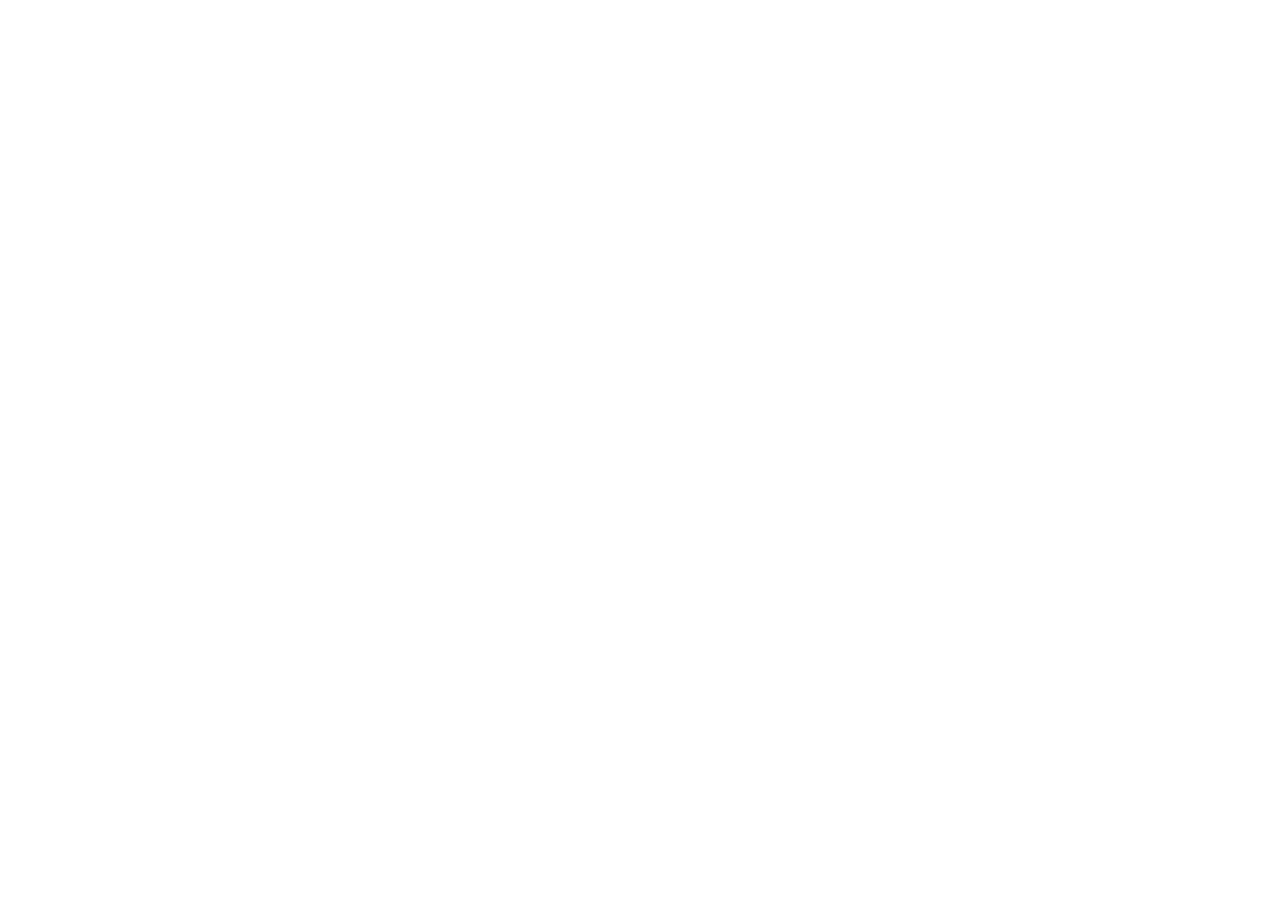
==== alyona Alyona.html @ 5c3df0cf "change in index.html" ====
<!DOCTYPE html>
<html lang="en">
<head>
    <meta charset="UTF-8">
    <meta name="viewport" content="width=device-width, initial-scale=1.0">
    <title>Alyona Alyona</title>
</head>
<body>
    
</body>
</html>
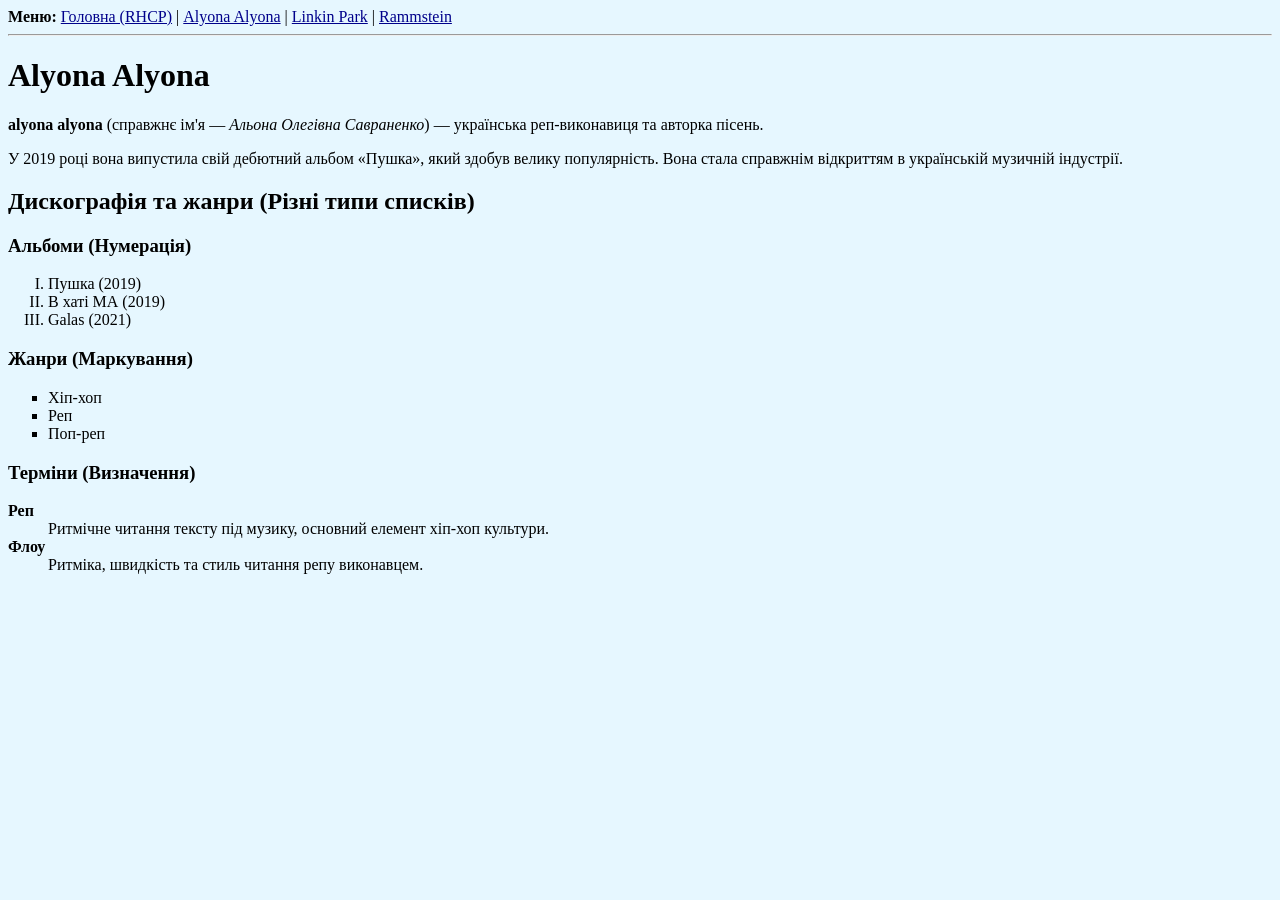
==== commit 5b9f5eda: "Lab_2" ====
--- a/alyona Alyona.html
+++ b/alyona Alyona.html
@@ -4,8 +4,59 @@
     <meta charset="UTF-8">
     <meta name="viewport" content="width=device-width, initial-scale=1.0">
     <title>Alyona Alyona</title>
+    <style>
+        body {
+            background-color: #e6f7ff;
+        }
+        a:link {
+            color: darkblue;
+        }
+        a:visited {
+            color: darkred;
+        }
+        a:active {
+            color: orange;
+        }
+    </style>
 </head>
 <body>
+
+    <nav>
+        <b>Меню:</b>
+        <a href="index.html">Головна (RHCP)</a> | 
+        <a href="alyona Alyona.html">Alyona Alyona</a> | 
+        <a href="linkin Park.html">Linkin Park</a> | 
+        <a href="rammstein.html">Rammstein</a>
+    </nav>
+    <hr>
+
+    <h1>Alyona Alyona</h1>
+    <p><b>alyona alyona</b> (справжнє ім'я — <i>Альона Олегівна Савраненко</i>) — українська реп-виконавиця та авторка пісень.</p>
+    <p>У 2019 році вона випустила свій дебютний альбом «Пушка», який здобув велику популярність. Вона стала справжнім відкриттям в українській музичній індустрії.</p>
+
+    <h2>Дискографія та жанри (Різні типи списків)</h2>
     
+    <h3>Альбоми (Нумерація)</h3>
+    <ol type="I">
+        <li>Пушка (2019)</li>
+        <li>В хаті МА (2019)</li>
+        <li>Galas (2021)</li>
+    </ol>
+
+    <h3>Жанри (Маркування)</h3>
+    <ul type="square">
+        <li>Хіп-хоп</li>
+        <li>Реп</li>
+        <li>Поп-реп</li>
+    </ul>
+
+    <h3>Терміни (Визначення)</h3>
+    <dl>
+        <dt><b>Реп</b></dt>
+        <dd>Ритмічне читання тексту під музику, основний елемент хіп-хоп культури.</dd>
+        <dt><b>Флоу</b></dt>
+        <dd>Ритміка, швидкість та стиль читання репу виконавцем.</dd>
+    </dl>
+
 </body>
-</html>+</html>
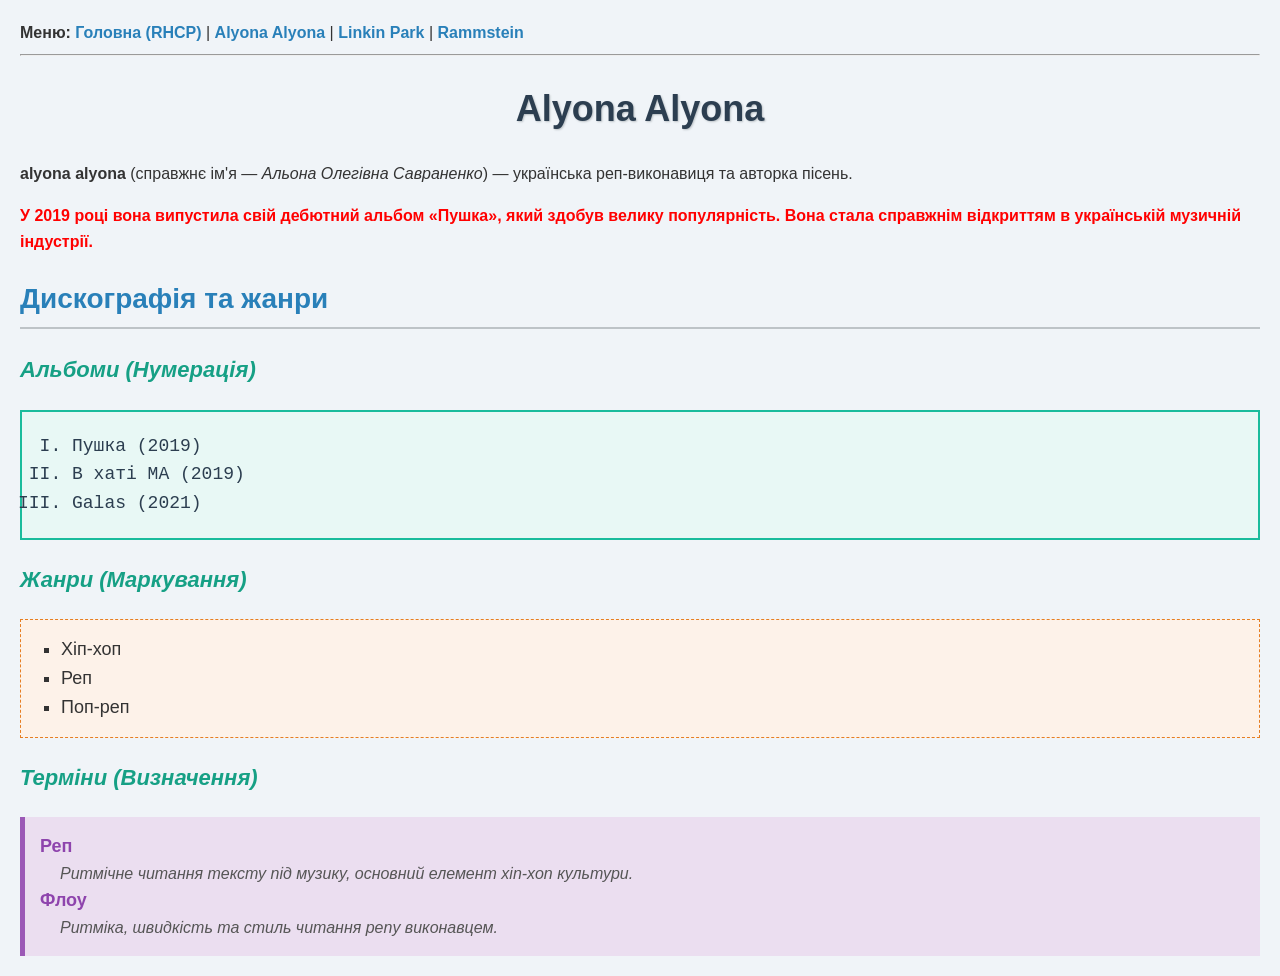
==== commit 69b7bc15: "Lab_3" ====
--- a/alyona Alyona.html
+++ b/alyona Alyona.html
@@ -4,20 +4,7 @@
     <meta charset="UTF-8">
     <meta name="viewport" content="width=device-width, initial-scale=1.0">
     <title>Alyona Alyona</title>
-    <style>
-        body {
-            background-color: #e6f7ff;
-        }
-        a:link {
-            color: darkblue;
-        }
-        a:visited {
-            color: darkred;
-        }
-        a:active {
-            color: orange;
-        }
-    </style>
+    <link rel="stylesheet" href="style.css">
 </head>
 <body>
 
@@ -32,9 +19,12 @@
 
     <h1>Alyona Alyona</h1>
     <p><b>alyona alyona</b> (справжнє ім'я — <i>Альона Олегівна Савраненко</i>) — українська реп-виконавиця та авторка пісень.</p>
-    <p>У 2019 році вона випустила свій дебютний альбом «Пушка», який здобув велику популярність. Вона стала справжнім відкриттям в українській музичній індустрії.</p>
+    
+    <p class="important-note" style="color: green;">
+        У 2019 році вона випустила свій дебютний альбом «Пушка», який здобув велику популярність. Вона стала справжнім відкриттям в українській музичній індустрії.
+    </p>
 
-    <h2>Дискографія та жанри (Різні типи списків)</h2>
+    <h2>Дискографія та жанри</h2>
     
     <h3>Альбоми (Нумерація)</h3>
     <ol type="I">
@@ -52,9 +42,9 @@
 
     <h3>Терміни (Визначення)</h3>
     <dl>
-        <dt><b>Реп</b></dt>
+        <dt>Реп</dt>
         <dd>Ритмічне читання тексту під музику, основний елемент хіп-хоп культури.</dd>
-        <dt><b>Флоу</b></dt>
+        <dt>Флоу</dt>
         <dd>Ритміка, швидкість та стиль читання репу виконавцем.</dd>
     </dl>
 
--- a/style.css
+++ b/style.css
@@ -0,0 +1,111 @@
+body {
+    background-color: #f0f4f8;
+    font-family: 'Segoe UI', Tahoma, Geneva, Verdana, sans-serif;
+    font-size: 16px;
+    color: #333333;
+    line-height: 1.6;
+    text-align: left;
+    margin: 20px;
+}
+
+h1 {
+    font-size: 36px;
+    color: #2c3e50;
+    text-align: center;
+    text-shadow: 1px 1px 2px #bdc3c7;
+}
+
+h2 {
+    font-size: 28px;
+    color: #2980b9;
+    border-bottom: 2px solid #bdc3c7;
+    padding-bottom: 5px;
+}
+
+h3 {
+    font-size: 22px;
+    color: #16a085;
+    font-style: italic;
+}
+
+a {
+    color: #2980b9;
+    text-decoration: none;
+    font-weight: bold;
+}
+a:hover {
+    color: #e74c3c;
+    text-decoration: underline;
+}
+
+#special-heading {
+    color: #8e44ad;
+    text-transform: uppercase;
+}
+
+.highlight-text {
+    background-color: #f1c40f;
+    padding: 2px 5px;
+    border-radius: 3px;
+}
+
+.important-note {
+    color: red !important; 
+    font-weight: bold;
+}
+
+ol {
+    background-color: #e8f8f5;
+    border: 2px solid #1abc9c;
+    padding: 20px 20px 20px 50px;
+    margin: 15px 0;
+    font-family: 'Courier New', Courier, monospace;
+    font-size: 18px;
+    color: #2c3e50;
+}
+
+ul {
+    background-color: #fdf2e9;
+    border: 1px dashed #e67e22;
+    padding: 15px 15px 15px 40px;
+    margin: 15px 0;
+    font-size: 18px;
+}
+
+dl {
+    background-color: #ebdef0;
+    border-left: 5px solid #9b59b6;
+    padding: 15px;
+    margin: 15px 0;
+}
+dt {
+    font-weight: bold;
+    color: #8e44ad;
+    font-size: 18px;
+}
+dd {
+    margin-left: 20px;
+    color: #555555;
+    font-style: italic;
+}
+
+table {
+    width: 85%;
+    margin: 20px auto;
+    border-collapse: collapse;
+    background-color: #ffffff;
+    border: 3px solid #34495e;
+    font-family: Arial, sans-serif;
+}
+
+th, td {
+    border: 1px solid #bdc3c7;
+    padding: 12px;
+    text-align: center;
+}
+
+th {
+    background-color: #34495e;
+    color: #ffffff;
+    font-size: 18px;
+}
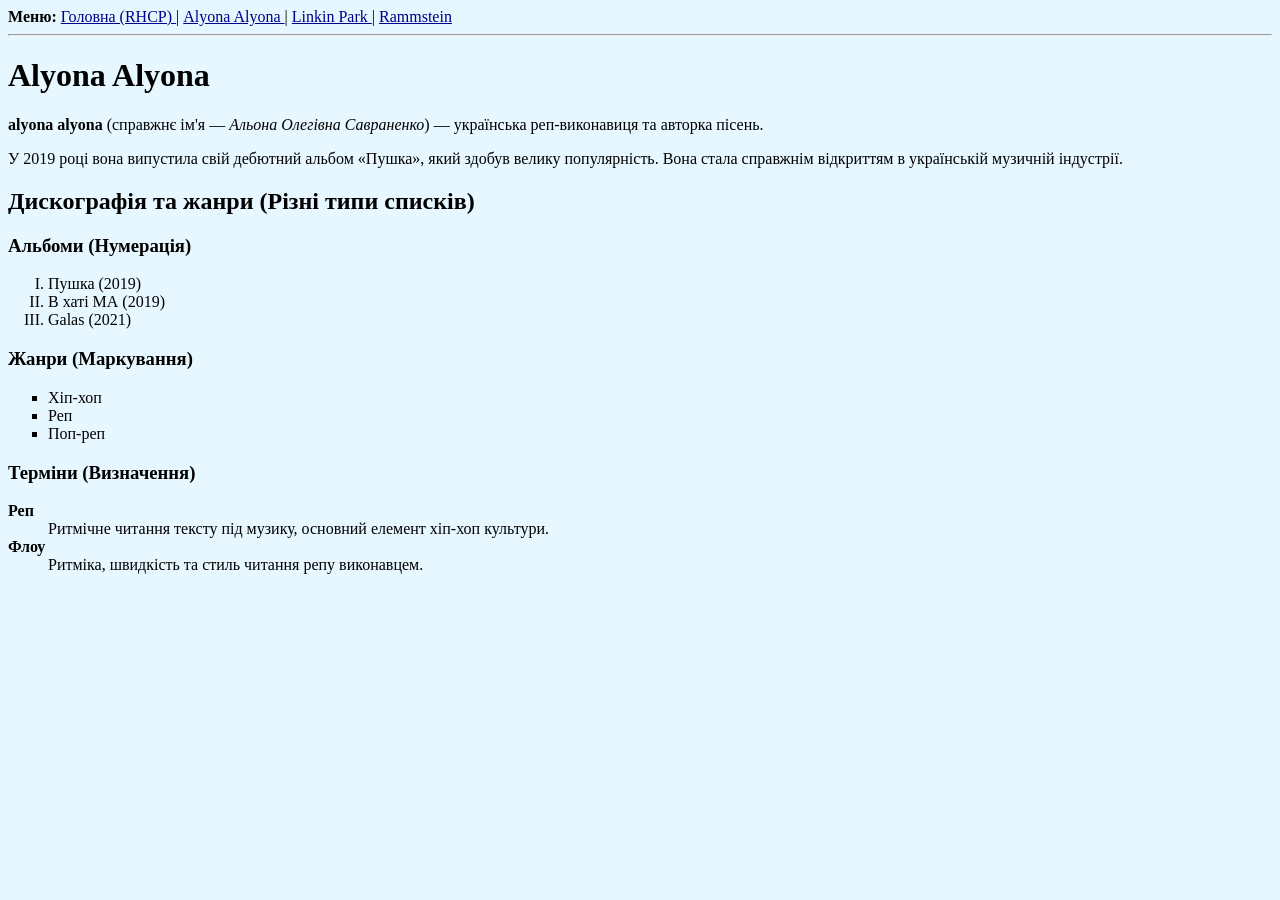
==== commit 6324998f: "lab2Comit" ====
--- a/alyona Alyona.html
+++ b/alyona Alyona.html
@@ -4,27 +4,37 @@
     <meta charset="UTF-8">
     <meta name="viewport" content="width=device-width, initial-scale=1.0">
     <title>Alyona Alyona</title>
-    <link rel="stylesheet" href="style.css">
+    <style>
+        body {
+            background-color: #e6f7ff;
+        }
+        a:link {
+            color: darkblue;
+        }
+        a:visited {
+            color: darkred;
+        }
+        a:active {
+            color: orange;
+        }
+    </style>
 </head>
 <body>
 
     <nav>
         <b>Меню:</b>
-        <a href="index.html">Головна (RHCP)</a> | 
-        <a href="alyona Alyona.html">Alyona Alyona</a> | 
-        <a href="linkin Park.html">Linkin Park</a> | 
-        <a href="rammstein.html">Rammstein</a>
+        <a href="index.html">Головна (RHCP) </a> | 
+        <a href="alyona Alyona.html">Alyona Alyona </a> | 
+        <a href="linkin Park.html">Linkin Park </a> | 
+        <a href="rammstein.html">Rammstein </a>
     </nav>
     <hr>
 
     <h1>Alyona Alyona</h1>
     <p><b>alyona alyona</b> (справжнє ім'я — <i>Альона Олегівна Савраненко</i>) — українська реп-виконавиця та авторка пісень.</p>
-    
-    <p class="important-note" style="color: green;">
-        У 2019 році вона випустила свій дебютний альбом «Пушка», який здобув велику популярність. Вона стала справжнім відкриттям в українській музичній індустрії.
-    </p>
+    <p>У 2019 році вона випустила свій дебютний альбом «Пушка», який здобув велику популярність. Вона стала справжнім відкриттям в українській музичній індустрії.</p>
 
-    <h2>Дискографія та жанри</h2>
+    <h2>Дискографія та жанри (Різні типи списків)</h2>
     
     <h3>Альбоми (Нумерація)</h3>
     <ol type="I">
@@ -42,9 +52,9 @@
 
     <h3>Терміни (Визначення)</h3>
     <dl>
-        <dt>Реп</dt>
+        <dt><b>Реп</b></dt>
         <dd>Ритмічне читання тексту під музику, основний елемент хіп-хоп культури.</dd>
-        <dt>Флоу</dt>
+        <dt><b>Флоу</b></dt>
         <dd>Ритміка, швидкість та стиль читання репу виконавцем.</dd>
     </dl>
 
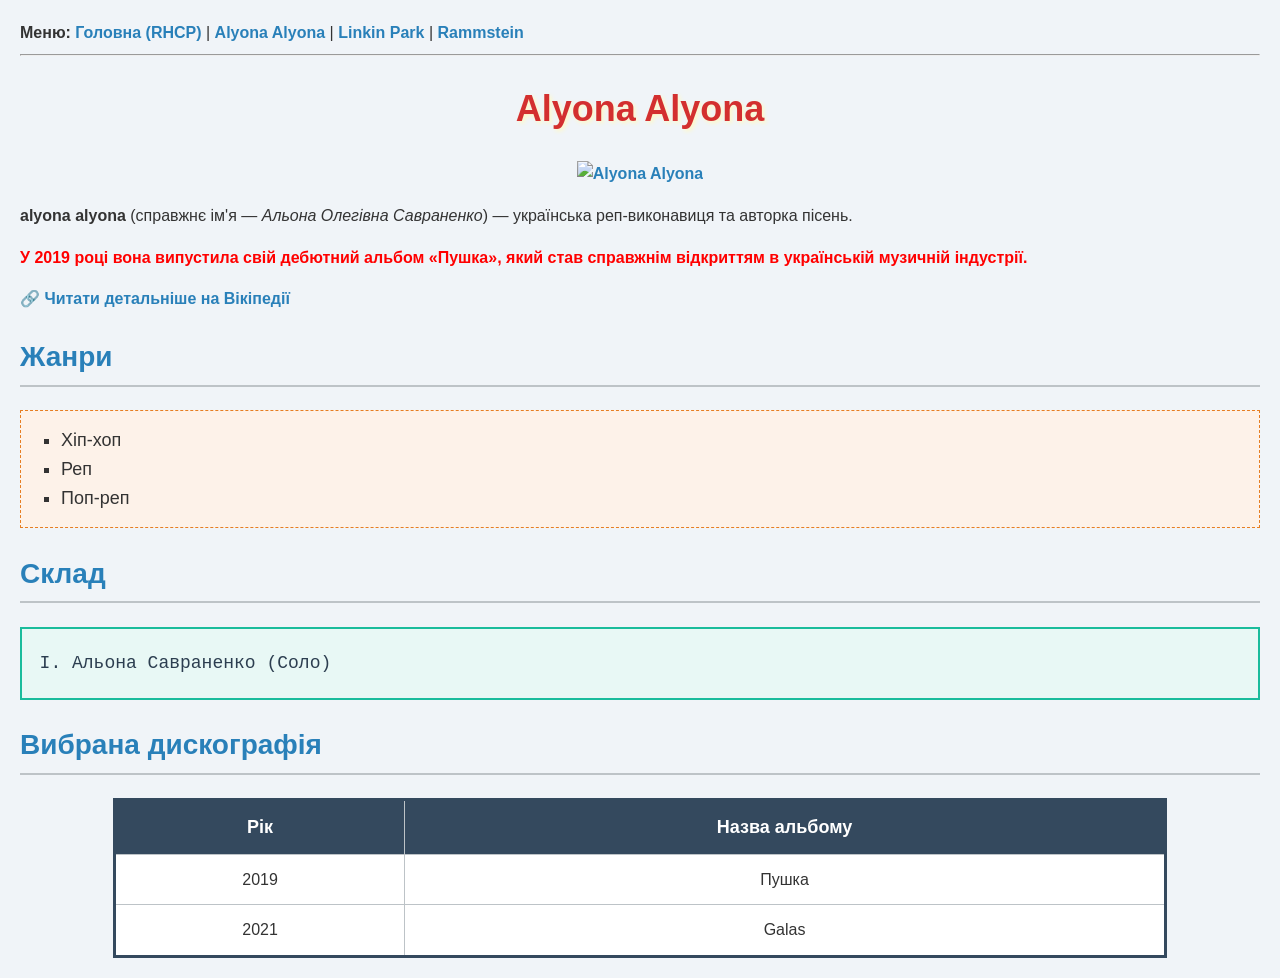
==== commit 5558bf74: "final_task3" ====
--- a/alyona Alyona.html
+++ b/alyona Alyona.html
@@ -1,62 +1,64 @@
 <!DOCTYPE html>
-<html lang="en">
+<html lang="uk">
 <head>
     <meta charset="UTF-8">
-    <meta name="viewport" content="width=device-width, initial-scale=1.0">
     <title>Alyona Alyona</title>
+    <link rel="stylesheet" href="style.css">
     <style>
-        body {
-            background-color: #e6f7ff;
-        }
-        a:link {
-            color: darkblue;
-        }
-        a:visited {
-            color: darkred;
-        }
-        a:active {
-            color: orange;
+        h1 {
+            color: #d32f2f;
+            text-shadow: 2px 2px 4px #fff9c4;
         }
     </style>
 </head>
 <body>
-
     <nav>
         <b>Меню:</b>
-        <a href="index.html">Головна (RHCP) </a> | 
-        <a href="alyona Alyona.html">Alyona Alyona </a> | 
-        <a href="linkin Park.html">Linkin Park </a> | 
-        <a href="rammstein.html">Rammstein </a>
+        <a href="index.html">Головна (RHCP)</a> | 
+        <a href="alyona Alyona.html">Alyona Alyona</a> | 
+        <a href="linkin Park.html">Linkin Park</a> | 
+        <a href="rammstein.html">Rammstein</a>
     </nav>
     <hr>
 
     <h1>Alyona Alyona</h1>
+    
+    <div style="text-align: center;">
+        <a href="https://prime-event.com.ua/wp-content/uploads/2021/11/Alena-Alena-1.jpeg" target="_blank">
+            <img src="https://prime-event.com.ua/wp-content/uploads/2021/11/Alena-Alena-1.jpeg" alt="Alyona Alyona" width="500">
+        </a>
+    </div>
+
     <p><b>alyona alyona</b> (справжнє ім'я — <i>Альона Олегівна Савраненко</i>) — українська реп-виконавиця та авторка пісень.</p>
-    <p>У 2019 році вона випустила свій дебютний альбом «Пушка», який здобув велику популярність. Вона стала справжнім відкриттям в українській музичній індустрії.</p>
+    <p class="important-note">У 2019 році вона випустила свій дебютний альбом «Пушка», який став справжнім відкриттям в українській музичній індустрії.</p>
+    <p>🔗 <a href="https://uk.wikipedia.org/wiki/Alyona_alyona" target="_blank">Читати детальніше на Вікіпедії</a></p>
 
-    <h2>Дискографія та жанри (Різні типи списків)</h2>
-    
-    <h3>Альбоми (Нумерація)</h3>
-    <ol type="I">
-        <li>Пушка (2019)</li>
-        <li>В хаті МА (2019)</li>
-        <li>Galas (2021)</li>
-    </ol>
-
-    <h3>Жанри (Маркування)</h3>
+    <h2>Жанри</h2>
     <ul type="square">
         <li>Хіп-хоп</li>
         <li>Реп</li>
         <li>Поп-реп</li>
     </ul>
 
-    <h3>Терміни (Визначення)</h3>
-    <dl>
-        <dt><b>Реп</b></dt>
-        <dd>Ритмічне читання тексту під музику, основний елемент хіп-хоп культури.</dd>
-        <dt><b>Флоу</b></dt>
-        <dd>Ритміка, швидкість та стиль читання репу виконавцем.</dd>
-    </dl>
+    <h2>Склад</h2>
+    <ol type="I">
+        <li>Альона Савраненко (Соло)</li>
+    </ol>
 
+    <h2>Вибрана дискографія</h2>
+    <table>
+        <tr>
+            <th>Рік</th>
+            <th>Назва альбому</th>
+        </tr>
+        <tr>
+            <td>2019</td>
+            <td>Пушка</td>
+        </tr>
+        <tr>
+            <td>2021</td>
+            <td>Galas</td>
+        </tr>
+    </table>
 </body>
-</html>
+</html>
--- a/style.css
+++ b/style.css
@@ -0,0 +1,111 @@
+body {
+    background-color: #f0f4f8;
+    font-family: 'Segoe UI', Tahoma, Geneva, Verdana, sans-serif;
+    font-size: 16px;
+    color: #333333;
+    line-height: 1.6;
+    text-align: left;
+    margin: 20px;
+}
+
+h1 {
+    font-size: 36px;
+    color: #2c3e50 ;
+    text-align: center;
+    text-shadow: 1px 1px 2px #bdc3c7;
+}
+
+h2 {
+    font-size: 28px;
+    color: #2980b9;
+    border-bottom: 2px solid #bdc3c7;
+    padding-bottom: 5px;
+}
+
+h3 {
+    font-size: 22px;
+    color: #16a085;
+    font-style: italic;
+}
+
+a {
+    color: #2980b9;
+    text-decoration: none;
+    font-weight: bold;
+}
+a:hover {
+    color: #e74c3c;
+    text-decoration: underline;
+}
+
+#special-heading {
+    color: #8e44ad;
+    text-transform: uppercase;
+}
+
+.highlight-text {
+    background-color: #f1c40f;
+    padding: 2px 5px;
+    border-radius: 3px;
+}
+
+.important-note {
+    color: red !important; 
+    font-weight: bold;
+}
+
+ol {
+    background-color: #e8f8f5;
+    border: 2px solid #1abc9c;
+    padding: 20px 20px 20px 50px;
+    margin: 15px 0;
+    font-family: 'Courier New', Courier, monospace;
+    font-size: 18px;
+    color: #2c3e50;
+}
+
+ul {
+    background-color: #fdf2e9;
+    border: 1px dashed #e67e22;
+    padding: 15px 15px 15px 40px;
+    margin: 15px 0;
+    font-size: 18px;
+}
+
+dl {
+    background-color: #ebdef0;
+    border-left: 5px solid #9b59b6;
+    padding: 15px;
+    margin: 15px 0;
+}
+dt {
+    font-weight: bold;
+    color: #8e44ad;
+    font-size: 18px;
+}
+dd {
+    margin-left: 20px;
+    color: #555555;
+    font-style: italic;
+}
+
+table {
+    width: 85%;
+    margin: 20px auto;
+    border-collapse: collapse;
+    background-color: #ffffff;
+    border: 3px solid #34495e;
+    font-family: Arial, sans-serif;
+}
+
+th, td {
+    border: 1px solid #bdc3c7;
+    padding: 12px;
+    text-align: center;
+}
+
+th {
+    background-color: #34495e;
+    color: #ffffff;
+    font-size: 18px;
+}
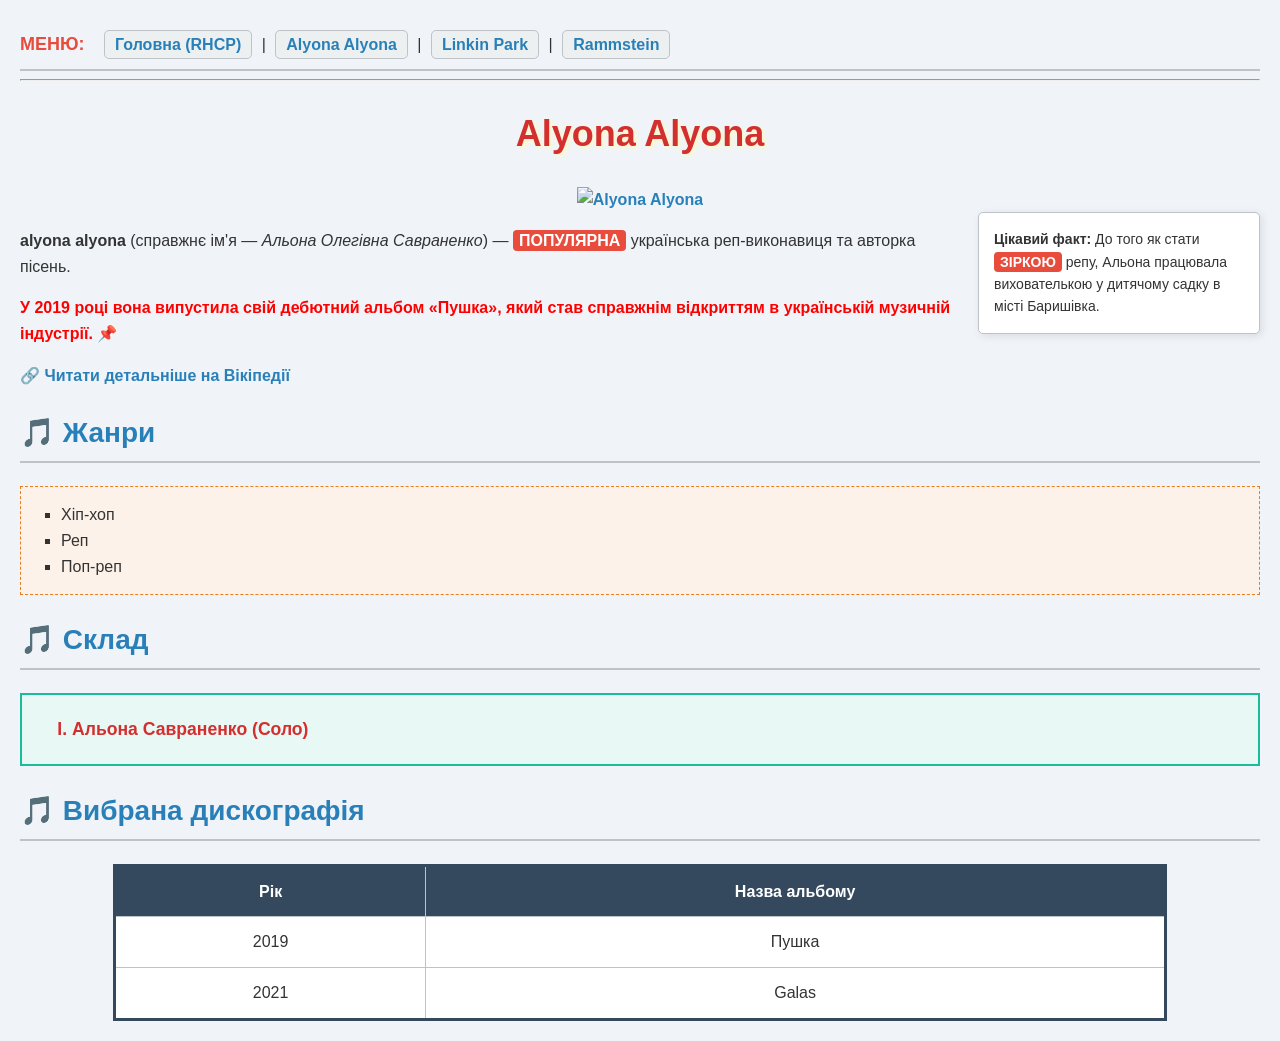
==== commit 541b3ef3: "Lab_5" ====
--- a/alyona Alyona.html
+++ b/alyona Alyona.html
@@ -29,8 +29,14 @@
         </a>
     </div>
 
-    <p><b>alyona alyona</b> (справжнє ім'я — <i>Альона Олегівна Савраненко</i>) — українська реп-виконавиця та авторка пісень.</p>
+    <div class="floating-box">
+        <b>Цікавий факт:</b> До того як стати <span class="highlight-span">зіркою</span> репу, Альона працювала вихователькою у дитячому садку в місті Баришівка.
+    </div>
+
+    <p><b>alyona alyona</b> (справжнє ім'я — <i>Альона Олегівна Савраненко</i>) — <span class="highlight-span">популярна</span> українська реп-виконавиця та авторка пісень.</p>
+    
     <p class="important-note">У 2019 році вона випустила свій дебютний альбом «Пушка», який став справжнім відкриттям в українській музичній індустрії.</p>
+    
     <p>🔗 <a href="https://uk.wikipedia.org/wiki/Alyona_alyona" target="_blank">Читати детальніше на Вікіпедії</a></p>
 
     <h2>Жанри</h2>
--- a/style.css
+++ b/style.css
@@ -1,3 +1,4 @@
+/* --- Базові стилі та типографіка --- */
 body {
     background-color: #f0f4f8;
     font-family: 'Segoe UI', Tahoma, Geneva, Verdana, sans-serif;
@@ -8,6 +9,53 @@
     margin: 20px;
 }
 
+/* --- Позиціонування (Lab 3) --- */
+nav {
+    position: sticky;
+    top: 0;
+    z-index: 100;
+    background-color: #f0f4f8;
+    padding: 10px 0;
+    border-bottom: 2px solid #bdc3c7;
+}
+
+nav a {
+    background-color: #ecf0f1;
+    padding: 5px 10px;
+    border-radius: 5px;
+    border: 1px solid #bdc3c7;
+    margin: 0 5px;
+}
+
+nav > b {
+    color: #e74c3c;
+    font-size: 18px;
+    margin-right: 10px;
+    text-transform: uppercase;
+}
+
+/* --- Псевдокласи для посилань --- */
+a:link {
+    color: #2980b9;
+    text-decoration: none;
+    font-weight: bold;
+}
+
+a:visited {
+    color: #8e44ad; 
+}
+
+a:hover {
+    background-color: #34495e;
+    color: #ffffff;
+    text-decoration: none;
+}
+
+a:active {
+    color: #c0392b;
+}
+
+/* --- Заголовки та Псевдоелементи --- */
 h1 {
     font-size: 36px;
     color: #2c3e50 ;
@@ -22,31 +70,35 @@
     padding-bottom: 5px;
 }
 
-h3 {
-    font-size: 22px;
-    color: #16a085;
-    font-style: italic;
+/* Псевдоелемент :before додає іконку перед кожним H2 */
+h2::before {
+    content: "🎵 ";
 }
 
-a {
-    color: #2980b9;
-    text-decoration: none;
-    font-weight: bold;
-}
-a:hover {
-    color: #e74c3c;
-    text-decoration: underline;
+/* --- Блочні та рядкові елементи (Lab 3) --- */
+
+/* Плаваючий блок (Float) */
+.floating-box {
+    float: right;
+    width: 250px;
+    background-color: #ffffff;
+    border: 1px solid #bdc3c7;
+    padding: 15px;
+    margin-left: 20px;
+    margin-bottom: 15px;
+    border-radius: 5px;
+    box-shadow: 2px 2px 8px rgba(0,0,0,0.1);
+    font-size: 14px;
 }
 
-#special-heading {
-    color: #8e44ad;
+/* Рядковий елемент (Span) */
+span.highlight-span {
+    background-color: #e74c3c;
+    color: white;
+    padding: 2px 6px;
+    border-radius: 4px;
+    font-weight: bold;
     text-transform: uppercase;
-}
-
-.highlight-text {
-    background-color: #f1c40f;
-    padding: 2px 5px;
-    border-radius: 3px;
 }
 
 .important-note {
@@ -54,14 +106,25 @@
     font-weight: bold;
 }
 
+/* Псевдоелемент :after додає значок після важливих нотаток */
+.important-note::after {
+    content: " 📌";
+    color: #e74c3c;
+}
+
+/* --- Списки та Псевдокласи --- */
 ol {
     background-color: #e8f8f5;
     border: 2px solid #1abc9c;
     padding: 20px 20px 20px 50px;
     margin: 15px 0;
-    font-family: 'Courier New', Courier, monospace;
-    font-size: 18px;
-    color: #2c3e50;
+}
+
+/* Псевдоклас :first-child для першого елемента списку */
+ol li:first-child {
+    font-weight: bold;
+    color: #d32f2f;
+    font-size: 110%;
 }
 
 ul {
@@ -69,33 +132,20 @@
     border: 1px dashed #e67e22;
     padding: 15px 15px 15px 40px;
     margin: 15px 0;
-    font-size: 18px;
 }
 
-dl {
-    background-color: #ebdef0;
-    border-left: 5px solid #9b59b6;
-    padding: 15px;
-    margin: 15px 0;
-}
-dt {
-    font-weight: bold;
-    color: #8e44ad;
-    font-size: 18px;
-}
-dd {
-    margin-left: 20px;
-    color: #555555;
-    font-style: italic;
+/* Сусідні селектори */
+h2 + ul, h2 + ol {
+    margin-top: 0;
 }
 
+/* --- Таблиці --- */
 table {
     width: 85%;
     margin: 20px auto;
     border-collapse: collapse;
     background-color: #ffffff;
     border: 3px solid #34495e;
-    font-family: Arial, sans-serif;
 }
 
 th, td {
@@ -107,5 +157,4 @@
 th {
     background-color: #34495e;
     color: #ffffff;
-    font-size: 18px;
 }
